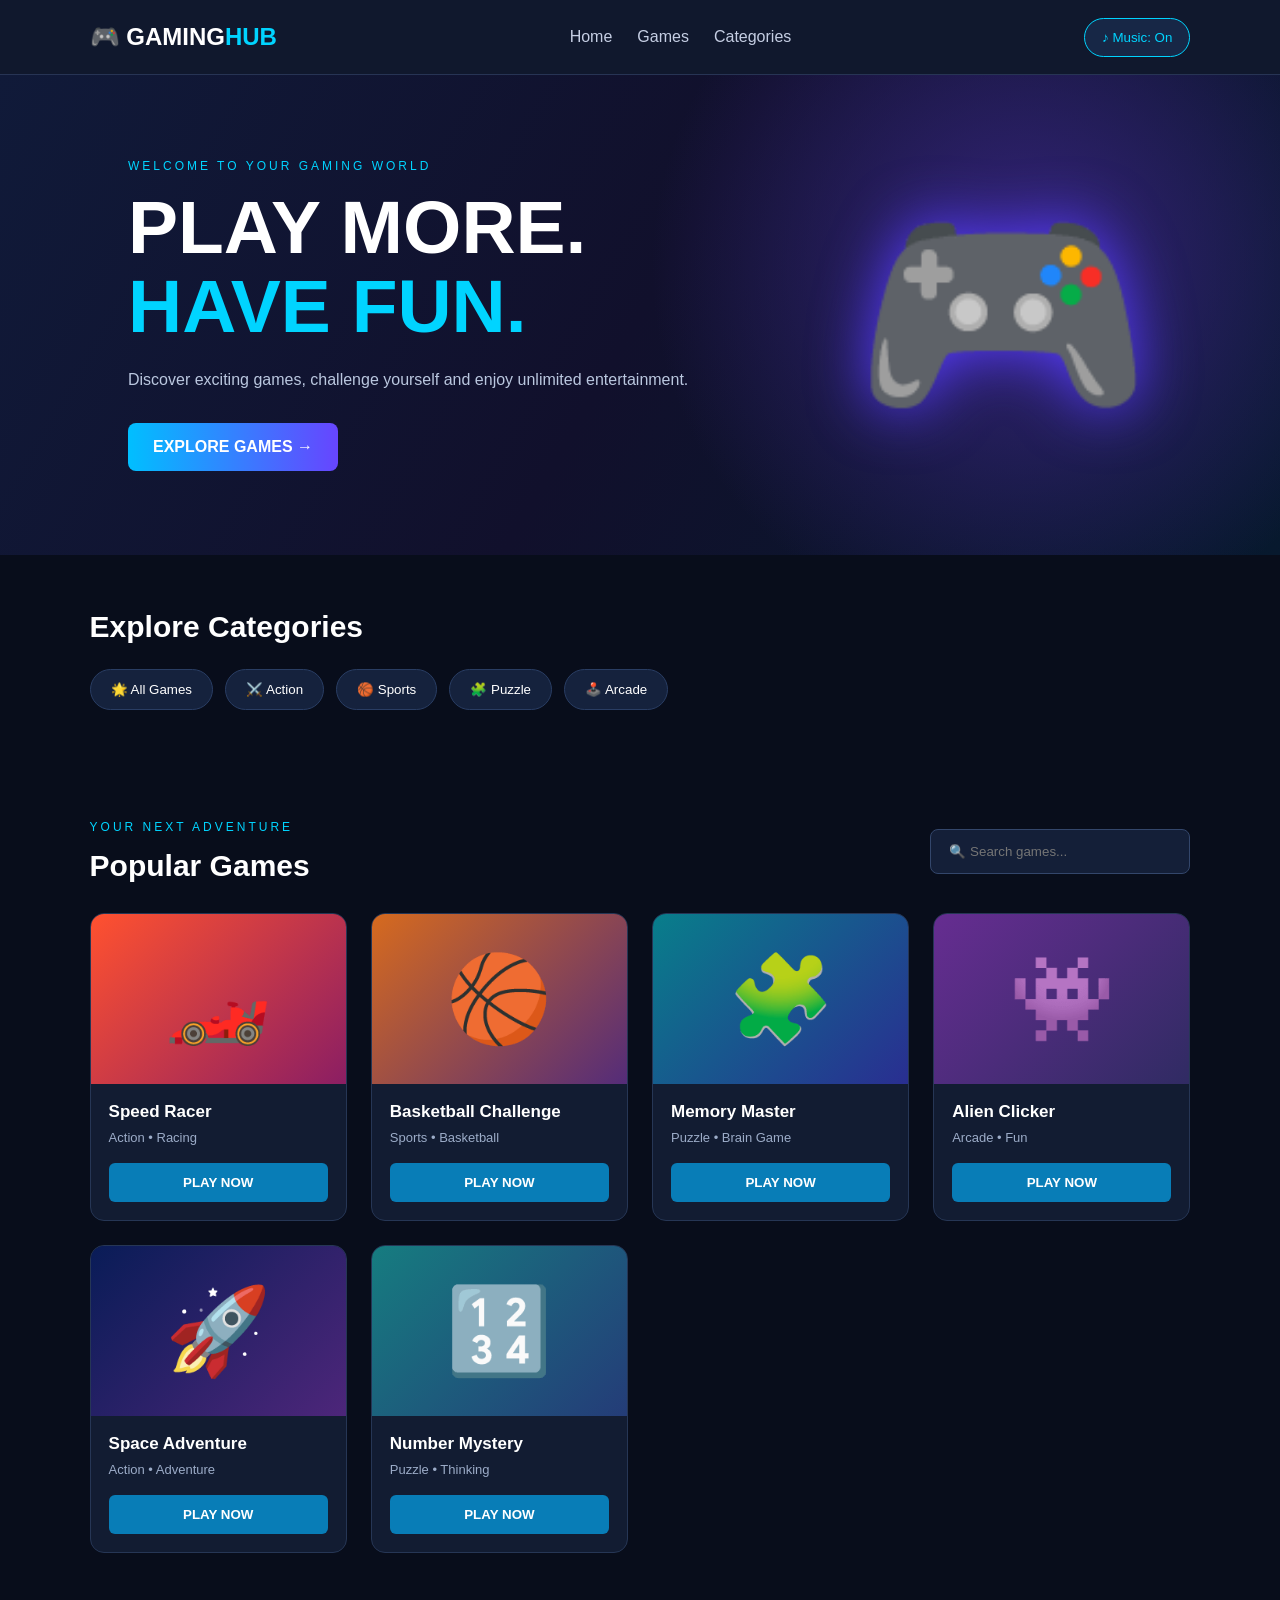
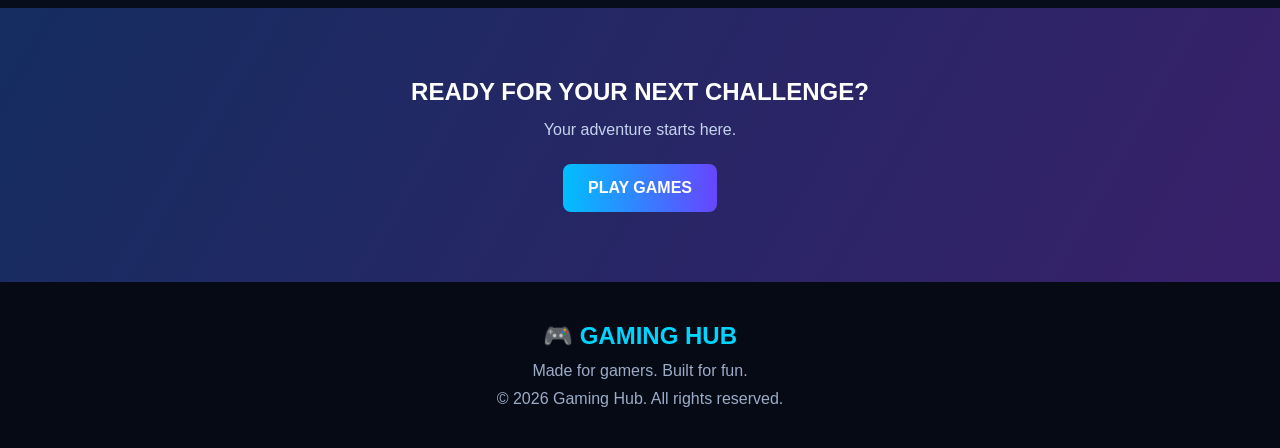
==== index.html @ cc177ae5 "Add files via upload" ====
<!DOCTYPE html>
<html lang="en">
<head>
    <meta charset="UTF-8">
    <meta name="viewport" content="width=device-width, initial-scale=1.0">
    <title>Gaming Hub | Play Free Games</title>
    <link rel="stylesheet" href="style.css">
</head>
<body>

<header class="navbar">
    <div class="logo">🎮 GAMING<span>HUB</span></div>

    <nav>
        <a href="#home">Home</a>
        <a href="#games">Games</a>
        <a href="#categories">Categories</a>
    </nav>

    <button id="musicButton" class="music-btn">
        ♪ Music: On
    </button>
</header>

<section class="hero" id="home">
    <div class="hero-content">
        <p class="welcome">WELCOME TO YOUR GAMING WORLD</p>
        <h1>PLAY MORE.<br><span>HAVE FUN.</span></h1>
        <p>
            Discover exciting games, challenge yourself
            and enjoy unlimited entertainment.
        </p>
        <a href="#games" class="play-button">EXPLORE GAMES →</a>
    </div>
    <div class="hero-art">🎮</div>
</section>

<section class="categories" id="categories">
    <h2>Explore Categories</h2>
    <div class="category-list">
        <button data-category="All">🌟 All Games</button>
        <button data-category="Action">⚔️ Action</button>
        <button data-category="Sports">🏀 Sports</button>
        <button data-category="Puzzle">🧩 Puzzle</button>
        <button data-category="Arcade">🕹️ Arcade</button>
    </div>
</section>

<main class="games-section" id="games">
    <div class="section-heading">
        <div>
            <p class="small-heading">YOUR NEXT ADVENTURE</p>
            <h2>Popular Games</h2>
        </div>

        <input
            type="text"
            id="searchInput"
            placeholder="🔍 Search games..."
        >
    </div>

    <div class="game-grid" id="gameGrid">

        <article class="game-card" data-category="Action">
            <div class="game-image action-image">🏎️</div>
            <div class="game-info">
                <h3>Speed Racer</h3>
                <p>Action • Racing</p>
                <button class="game-button" data-game="racing">PLAY NOW</button>
            </div>
        </article>

        <article class="game-card" data-category="Sports">
            <div class="game-image basketball-image">🏀</div>
            <div class="game-info">
                <h3>Basketball Challenge</h3>
                <p>Sports • Basketball</p>
                <button class="game-button" data-game="basketball">PLAY NOW</button>
            </div>
        </article>

        <article class="game-card" data-category="Puzzle">
            <div class="game-image puzzle-image">🧩</div>
            <div class="game-info">
                <h3>Memory Master</h3>
                <p>Puzzle • Brain Game</p>
                <button class="game-button" data-game="memory">PLAY NOW</button>
            </div>
        </article>

        <article class="game-card" data-category="Arcade">
            <div class="game-image arcade-image">👾</div>
            <div class="game-info">
                <h3>Alien Clicker</h3>
                <p>Arcade • Fun</p>
                <button class="game-button" data-game="clicker">PLAY NOW</button>
            </div>
        </article>

        <article class="game-card" data-category="Action">
            <div class="game-image space-image">🚀</div>
            <div class="game-info">
                <h3>Space Adventure</h3>
                <p>Action • Adventure</p>
                <button class="game-button" data-game="space">PLAY NOW</button>
            </div>
        </article>

        <article class="game-card" data-category="Puzzle">
            <div class="game-image number-image">🔢</div>
            <div class="game-info">
                <h3>Number Mystery</h3>
                <p>Puzzle • Thinking</p>
                <button class="game-button" data-game="number">PLAY NOW</button>
            </div>
        </article>

    </div>

    <p id="noGames" hidden>No games found. Try another search!</p>
</main>

<section class="bottom-banner">
    <h2>READY FOR YOUR NEXT CHALLENGE?</h2>
    <p>Your adventure starts here.</p>
    <a href="#games" class="play-button">PLAY GAMES</a>
</section>

<footer>
    <h2>🎮 GAMING HUB</h2>
    <p>Made for gamers. Built for fun.</p>
    <p>© 2026 Gaming Hub. All rights reserved.</p>
</footer>

<!-- Game window -->
<div class="modal" id="gameModal">
    <div class="game-window">
        <button class="close-button" id="closeGame">✕</button>
        <h2 id="gameTitle">Game</h2>
        <div id="gameArea"></div>
    </div>
</div>

<script src="script.js"></script>
</body>
</html>
---- style.css ----
* {
    margin: 0;
    padding: 0;
    box-sizing: border-box;
}

html {
    scroll-behavior: smooth;
}

body {
    font-family: Arial, sans-serif;
    background: #080d1b;
    color: white;
}

.navbar {
    min-height: 75px;
    padding: 15px 7%;
    display: flex;
    justify-content: space-between;
    align-items: center;
    background: #10182d;
    border-bottom: 1px solid #273454;
    gap: 20px;
    flex-wrap: wrap;
}

.logo {
    font-size: 24px;
    font-weight: bold;
    color: white;
}

.logo span {
    color: #00d4ff;
}

nav {
    display: flex;
    gap: 25px;
}

nav a {
    text-decoration: none;
    color: #c5cee3;
    transition: 0.3s;
}

nav a:hover {
    color: #00d4ff;
}

.music-btn {
    background: #172746;
    color: #00d4ff;
    border: 1px solid #00d4ff;
    padding: 11px 17px;
    border-radius: 20px;
    cursor: pointer;
}

.hero {
    min-height: 480px;
    padding: 70px 10%;
    display: flex;
    align-items: center;
    justify-content: space-between;
    gap: 30px;
    overflow: hidden;
    background:
        radial-gradient(circle at 80% 40%, #35247b 0%, transparent 35%),
        linear-gradient(120deg, #101a39, #11102c, #07192e);
}

.hero-content {
    max-width: 600px;
}

.welcome, .small-heading {
    color: #00d4ff;
    letter-spacing: 3px;
    font-size: 12px;
    margin-bottom: 15px;
}

.hero h1 {
    font-size: clamp(45px, 7vw, 75px);
    line-height: 1.05;
    margin-bottom: 20px;
}

.hero h1 span {
    color: #00d4ff;
}

.hero-content > p:not(.welcome) {
    color: #bac7df;
    line-height: 1.7;
    margin-bottom: 30px;
}

.hero-art {
    font-size: clamp(130px, 22vw, 240px);
    filter: drop-shadow(0 0 30px #573cff);
    animation: float 3s ease-in-out infinite;
}

@keyframes float {
    50% { transform: translateY(-20px) rotate(5deg); }
}

.play-button {
    display: inline-block;
    text-decoration: none;
    background: linear-gradient(90deg, #00bfff, #6745ff);
    color: white;
    padding: 15px 25px;
    border-radius: 8px;
    font-weight: bold;
    transition: 0.3s;
}

.play-button:hover {
    transform: translateY(-4px);
    box-shadow: 0 0 20px #00bfff77;
}

.categories, .games-section {
    padding: 55px 7%;
}

.categories h2, .section-heading h2 {
    font-size: 30px;
    margin-bottom: 25px;
}

.category-list {
    display: flex;
    flex-wrap: wrap;
    gap: 12px;
}

.category-list button {
    background: #15223d;
    border: 1px solid #293d63;
    color: white;
    padding: 12px 20px;
    border-radius: 25px;
    cursor: pointer;
}

.category-list button:hover,
.category-list button.active {
    background: #175b8a;
    border-color: #00d4ff;
}

.section-heading {
    display: flex;
    justify-content: space-between;
    align-items: center;
    gap: 20px;
    flex-wrap: wrap;
    margin-bottom: 30px;
}

.section-heading h2 {
    margin-bottom: 0;
}

#searchInput {
    background: #141f38;
    color: white;
    border: 1px solid #33466b;
    border-radius: 8px;
    padding: 14px 18px;
    width: 260px;
    outline: none;
}

#searchInput:focus {
    border-color: #00d4ff;
}

.game-grid {
    display: grid;
    grid-template-columns: repeat(auto-fit, minmax(210px, 1fr));
    gap: 24px;
}

.game-card {
    background: #121c32;
    border: 1px solid #263655;
    border-radius: 14px;
    overflow: hidden;
    transition: 0.3s;
}

.game-card:hover {
    transform: translateY(-8px);
    border-color: #00d4ff;
    box-shadow: 0 10px 30px #00000055;
}

.game-image {
    height: 170px;
    display: flex;
    align-items: center;
    justify-content: center;
    font-size: 85px;
    background: linear-gradient(135deg, #163c70, #40236e);
}

.action-image {
    background: linear-gradient(135deg, #ff512f, #8b1e63);
}

.basketball-image {
    background: linear-gradient(135deg, #d66a1e, #542c79);
}

.puzzle-image {
    background: linear-gradient(135deg, #087e8b, #292e91);
}

.arcade-image {
    background: linear-gradient(135deg, #662d91, #302b63);
}

.space-image {
    background: linear-gradient(135deg, #091c57, #4d267a);
}

.number-image {
    background: linear-gradient(135deg, #167c80, #243c78);
}

.game-info {
    padding: 18px;
}

.game-info h3 {
    font-size: 17px;
    margin-bottom: 8px;
}

.game-info p {
    color: #9cacc8;
    font-size: 13px;
    margin-bottom: 18px;
}

.game-button {
    width: 100%;
    padding: 12px;
    border: none;
    border-radius: 6px;
    background: #087db7;
    color: white;
    font-weight: bold;
    cursor: pointer;
}

.game-button:hover {
    background: #00bfff;
    color: #07111f;
}

.bottom-banner {
    text-align: center;
    padding: 70px 20px;
    background: linear-gradient(120deg, #152d60, #38206a);
}

.bottom-banner h2 {
    margin-bottom: 15px;
}

.bottom-banner p {
    color: #c5d4ee;
    margin-bottom: 25px;
}

footer {
    text-align: center;
    padding: 40px 20px;
    background: #060a14;
    color: #9cacc8;
}

footer h2 {
    color: #00d4ff;
    margin-bottom: 12px;
}

footer p {
    margin-top: 10px;
}

.modal {
    display: none;
    position: fixed;
    inset: 0;
    background: #000000df;
    z-index: 10;
    align-items: center;
    justify-content: center;
    padding: 15px;
}

.modal.show {
    display: flex;
}

.game-window {
    background: #111c35;
    border: 1px solid #00bfff;
    border-radius: 15px;
    width: 100%;
    max-width: 550px;
    padding: 30px;
    position: relative;
    text-align: center;
    max-height: 90vh;
    overflow-y: auto;
}

.game-window h2 {
    margin-bottom: 25px;
    color: #00d4ff;
}

.close-button {
    position: absolute;
    right: 15px;
    top: 12px;
    background: #283653;
    color: white;
    border: none;
    border-radius: 5px;
    padding: 8px 12px;
    cursor: pointer;
}

#gameArea {
    color: white;
    line-height: 1.7;
}

#gameArea button {
    background: #087db7;
    border: none;
    border-radius: 6px;
    color: white;
    padding: 12px 18px;
    margin: 8px;
    cursor: pointer;
}

#gameArea input {
    background: #080d1b;
    color: white;
    border: 1px solid #00d4ff;
    border-radius: 6px;
    padding: 12px;
    width: 120px;
}

.memory-grid {
    display: grid;
    grid-template-columns: repeat(4, 1fr);
    gap: 8px;
    margin-top: 15px;
}

.memory-card {
    height: 65px;
    font-size: 25px;
    background: #263e68 !important;
}

#gameCanvas {
    width: 100%;
    max-width: 400px;
    background: #071126;
    border: 1px solid #385b91;
    border-radius: 8px;
    touch-action: manipulation;
}

@media (max-width: 650px) {
    .navbar {
        justify-content: center;
    }

    nav {
        width: 100%;
        justify-content: center;
    }

    .hero {
        text-align: center;
        flex-direction: column;
    }

    .hero-art {
        font-size: 130px;
    }

    .section-heading {
        align-items: stretch;
    }

    #searchInput {
        width: 100%;
    }
}
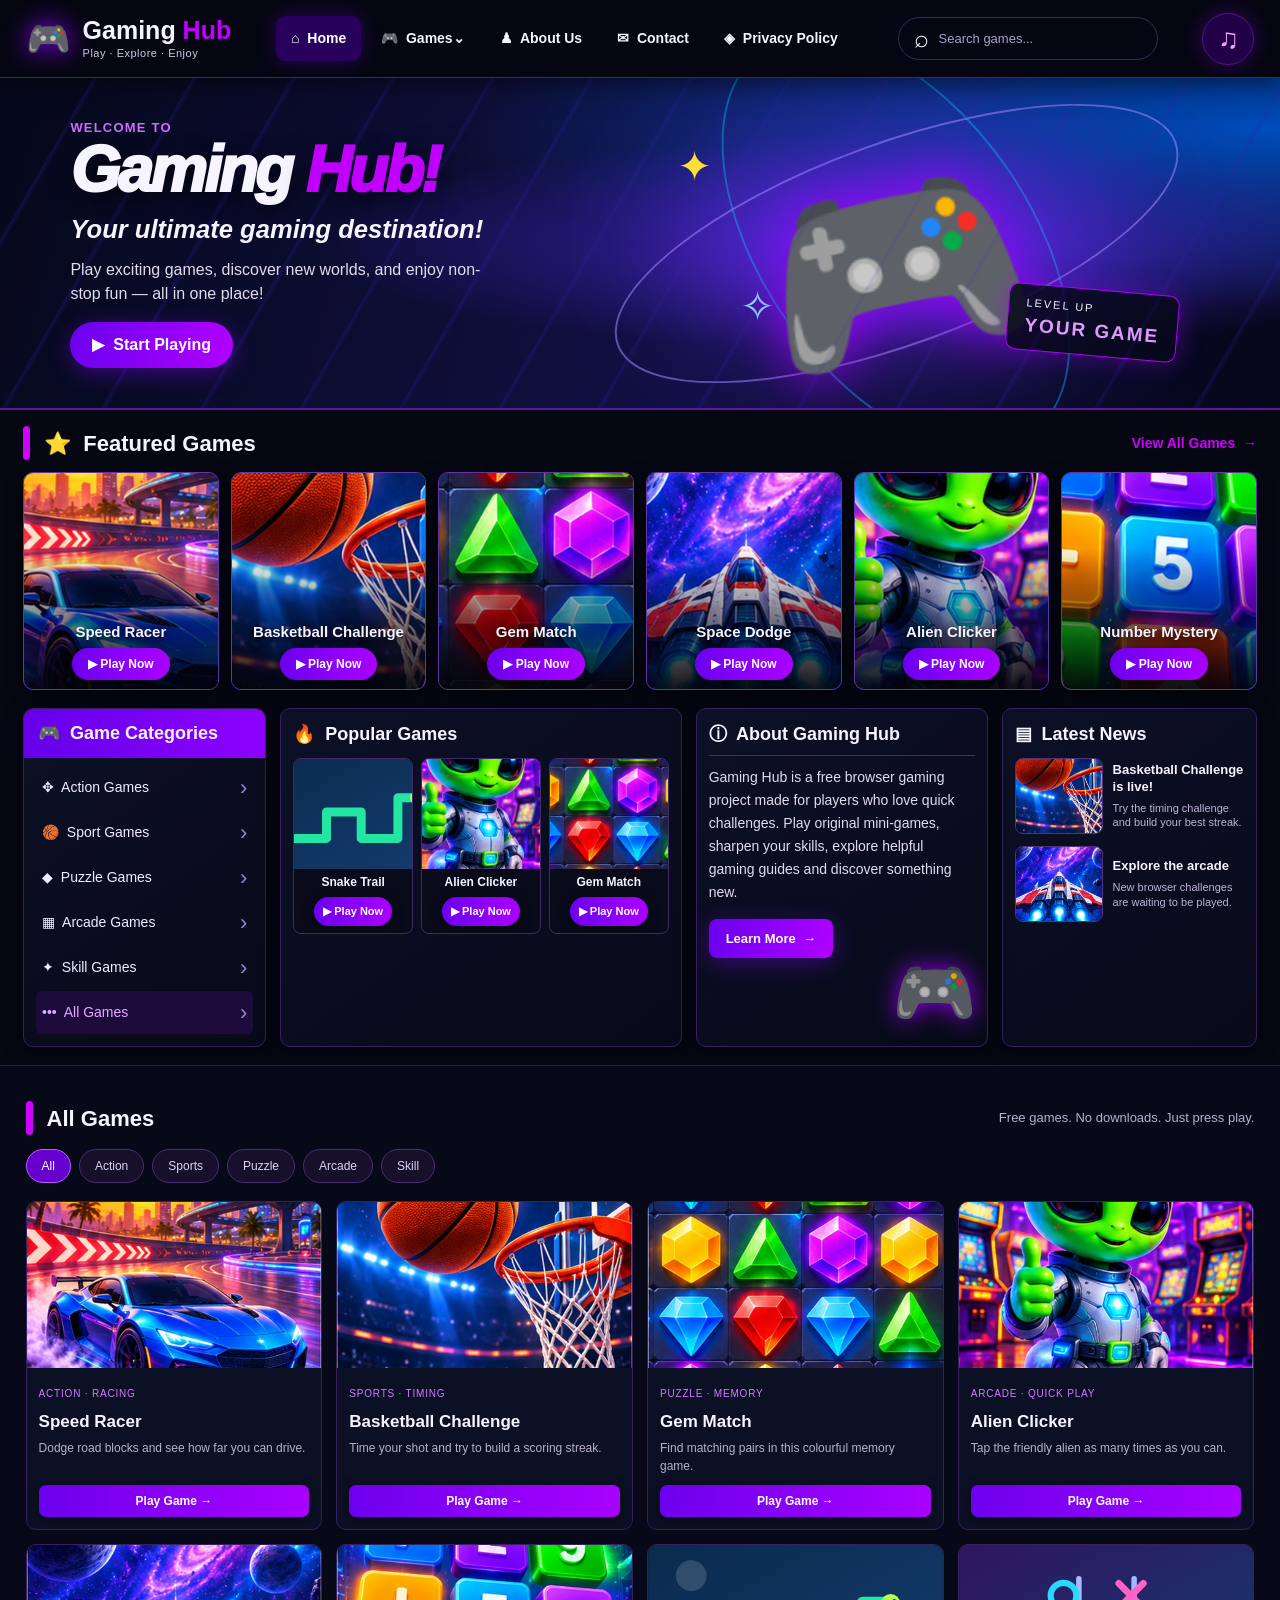
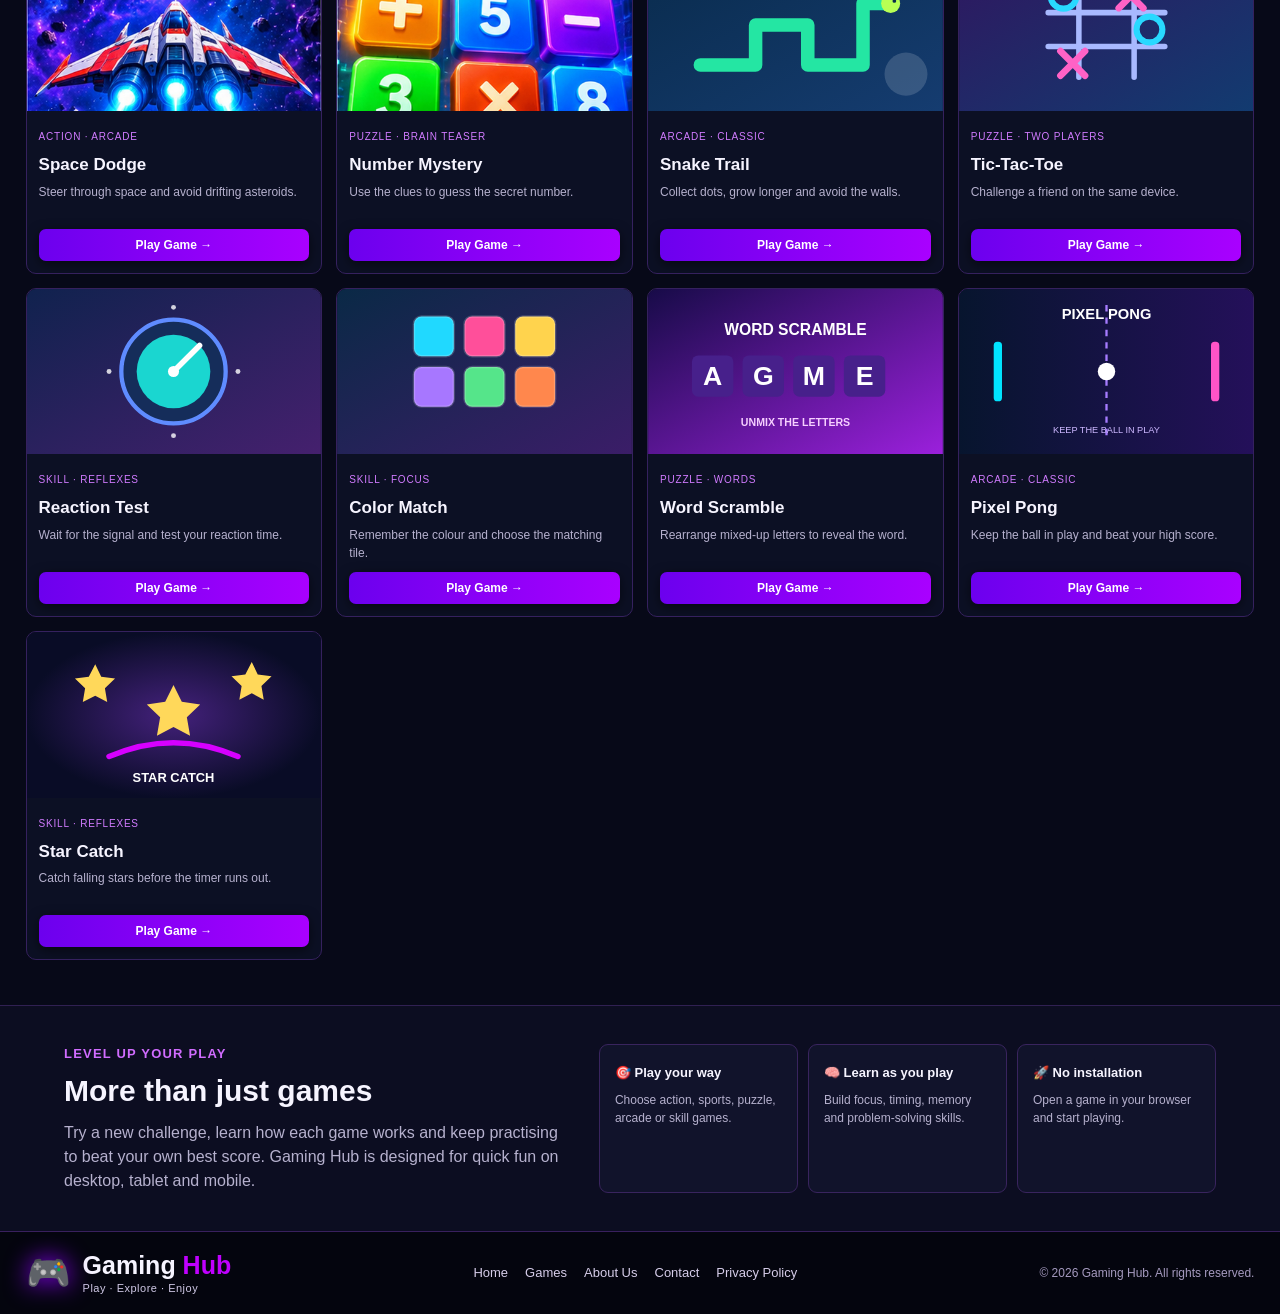
==== commit 0ed70d11: "Add files via upload" ====
--- a/index.html
+++ b/index.html
@@ -1,149 +1,63 @@
-
-<!DOCTYPE html>
-<html lang="en">
-<head>
-    <meta charset="UTF-8">
-    <meta name="viewport" content="width=device-width, initial-scale=1.0">
-    <title>Gaming Hub | Play Free Games</title>
-    <link rel="stylesheet" href="style.css">
-</head>
-<body>
-
-<header class="navbar">
-    <div class="logo">🎮 GAMING<span>HUB</span></div>
-
-    <nav>
-        <a href="#home">Home</a>
-        <a href="#games">Games</a>
-        <a href="#categories">Categories</a>
-    </nav>
-
-    <button id="musicButton" class="music-btn">
-        ♪ Music: On
-    </button>
-</header>
-
-<section class="hero" id="home">
-    <div class="hero-content">
-        <p class="welcome">WELCOME TO YOUR GAMING WORLD</p>
-        <h1>PLAY MORE.<br><span>HAVE FUN.</span></h1>
-        <p>
-            Discover exciting games, challenge yourself
-            and enjoy unlimited entertainment.
-        </p>
-        <a href="#games" class="play-button">EXPLORE GAMES →</a>
-    </div>
-    <div class="hero-art">🎮</div>
-</section>
-
-<section class="categories" id="categories">
-    <h2>Explore Categories</h2>
-    <div class="category-list">
-        <button data-category="All">🌟 All Games</button>
-        <button data-category="Action">⚔️ Action</button>
-        <button data-category="Sports">🏀 Sports</button>
-        <button data-category="Puzzle">🧩 Puzzle</button>
-        <button data-category="Arcade">🕹️ Arcade</button>
-    </div>
-</section>
-
-<main class="games-section" id="games">
-    <div class="section-heading">
-        <div>
-            <p class="small-heading">YOUR NEXT ADVENTURE</p>
-            <h2>Popular Games</h2>
-        </div>
-
-        <input
-            type="text"
-            id="searchInput"
-            placeholder="🔍 Search games..."
-        >
-    </div>
-
-    <div class="game-grid" id="gameGrid">
-
-        <article class="game-card" data-category="Action">
-            <div class="game-image action-image">🏎️</div>
-            <div class="game-info">
-                <h3>Speed Racer</h3>
-                <p>Action • Racing</p>
-                <button class="game-button" data-game="racing">PLAY NOW</button>
-            </div>
-        </article>
-
-        <article class="game-card" data-category="Sports">
-            <div class="game-image basketball-image">🏀</div>
-            <div class="game-info">
-                <h3>Basketball Challenge</h3>
-                <p>Sports • Basketball</p>
-                <button class="game-button" data-game="basketball">PLAY NOW</button>
-            </div>
-        </article>
-
-        <article class="game-card" data-category="Puzzle">
-            <div class="game-image puzzle-image">🧩</div>
-            <div class="game-info">
-                <h3>Memory Master</h3>
-                <p>Puzzle • Brain Game</p>
-                <button class="game-button" data-game="memory">PLAY NOW</button>
-            </div>
-        </article>
-
-        <article class="game-card" data-category="Arcade">
-            <div class="game-image arcade-image">👾</div>
-            <div class="game-info">
-                <h3>Alien Clicker</h3>
-                <p>Arcade • Fun</p>
-                <button class="game-button" data-game="clicker">PLAY NOW</button>
-            </div>
-        </article>
-
-        <article class="game-card" data-category="Action">
-            <div class="game-image space-image">🚀</div>
-            <div class="game-info">
-                <h3>Space Adventure</h3>
-                <p>Action • Adventure</p>
-                <button class="game-button" data-game="space">PLAY NOW</button>
-            </div>
-        </article>
-
-        <article class="game-card" data-category="Puzzle">
-            <div class="game-image number-image">🔢</div>
-            <div class="game-info">
-                <h3>Number Mystery</h3>
-                <p>Puzzle • Thinking</p>
-                <button class="game-button" data-game="number">PLAY NOW</button>
-            </div>
-        </article>
-
-    </div>
-
-    <p id="noGames" hidden>No games found. Try another search!</p>
-</main>
-
-<section class="bottom-banner">
-    <h2>READY FOR YOUR NEXT CHALLENGE?</h2>
-    <p>Your adventure starts here.</p>
-    <a href="#games" class="play-button">PLAY GAMES</a>
-</section>
-
-<footer>
-    <h2>🎮 GAMING HUB</h2>
-    <p>Made for gamers. Built for fun.</p>
-    <p>© 2026 Gaming Hub. All rights reserved.</p>
-</footer>
-
-<!-- Game window -->
-<div class="modal" id="gameModal">
-    <div class="game-window">
-        <button class="close-button" id="closeGame">✕</button>
-        <h2 id="gameTitle">Game</h2>
-        <div id="gameArea"></div>
-    </div>
-</div>
-
-<script src="script.js"></script>
-</body>
-</html>
-
+<!DOCTYPE html>
+<html lang="en">
+<head>
+  <meta charset="UTF-8"><meta name="viewport" content="width=device-width, initial-scale=1.0">
+  <meta name="description" content="Gaming Hub — play free original browser games, explore gaming guides and discover new challenges.">
+  <title>Gaming Hub | Play · Explore · Enjoy</title><link rel="stylesheet" href="style.css">
+</head>
+<body>
+<header class="site-header">
+  <a class="brand" href="index.html"><span class="brand-mark">🎮</span><span>Gaming <b>Hub</b><small>Play · Explore · Enjoy</small></span></a>
+  <nav class="main-nav" aria-label="Main navigation"><a class="active" href="index.html">⌂ &nbsp;Home</a><a href="#games">🎮 &nbsp;Games⌄</a><a href="about.html">♟ &nbsp;About Us</a><a href="contact.html">✉ &nbsp;Contact</a><a href="privacy.html">◈ &nbsp;Privacy Policy</a></nav>
+  <label class="header-search"><span>⌕</span><input id="searchInput" type="search" placeholder="Search games..." aria-label="Search games"></label>
+  <button id="musicButton" class="music-button" type="button" aria-label="Toggle background music" aria-pressed="false">♫</button>
+</header>
+<main>
+  <section class="hero" id="home"><div class="hero-copy"><p class="eyebrow">WELCOME TO</p><h1>Gaming <span>Hub!</span></h1><h2>Your ultimate gaming destination!</h2><p>Play exciting games, discover new worlds, and enjoy non-stop fun — all in one place!</p><a class="primary-button" href="#games">▶ &nbsp;Start Playing</a></div><div class="hero-art" aria-label="Original neon gaming artwork"><div class="hero-glow"></div><div class="hero-orbit orbit-a"></div><div class="hero-orbit orbit-b"></div><div class="hero-controller">🎮</div><div class="hero-spark spark-a">✦</div><div class="hero-spark spark-b">✧</div><div class="hero-tag">LEVEL UP<br><b>YOUR GAME</b></div></div></section>
+
+  <section class="featured-section" id="games"><div class="section-heading"><h2><span class="bar"></span>⭐ &nbsp;Featured Games</h2><a href="#all-games">View All Games&nbsp; →</a></div>
+    <div class="featured-grid">
+      <article class="feature-card" data-category="Action" data-name="Speed Racer"><img src="assets/speed-racer.jpg" alt="Original neon racing game artwork"><div class="feature-overlay"><h3>Speed Racer</h3><button class="play-game" data-game="racing">▶ Play Now</button></div></article>
+      <article class="feature-card" data-category="Sports" data-name="Basketball Challenge"><img src="assets/basketball-challenge.jpg" alt="Original basketball game artwork"><div class="feature-overlay"><h3>Basketball Challenge</h3><button class="play-game" data-game="basketball">▶ Play Now</button></div></article>
+      <article class="feature-card" data-category="Puzzle" data-name="Gem Match"><img src="assets/gem-match.jpg" alt="Colourful gem puzzle game artwork"><div class="feature-overlay"><h3>Gem Match</h3><button class="play-game" data-game="memory">▶ Play Now</button></div></article>
+      <article class="feature-card" data-category="Action" data-name="Space Dodge"><img src="assets/space-dodge.jpg" alt="Original space arcade game artwork"><div class="feature-overlay"><h3>Space Dodge</h3><button class="play-game" data-game="space">▶ Play Now</button></div></article>
+      <article class="feature-card" data-category="Arcade" data-name="Alien Clicker"><img src="assets/alien-arcade.jpg" alt="Friendly alien arcade game artwork"><div class="feature-overlay"><h3>Alien Clicker</h3><button class="play-game" data-game="clicker">▶ Play Now</button></div></article>
+      <article class="feature-card" data-category="Puzzle" data-name="Number Mystery"><img src="assets/number-mystery.jpg" alt="Number puzzle game artwork"><div class="feature-overlay"><h3>Number Mystery</h3><button class="play-game" data-game="number">▶ Play Now</button></div></article>
+    </div>
+  </section>
+
+  <section class="dashboard">
+    <aside class="panel category-panel"><h2>🎮 &nbsp;Game Categories</h2><div class="category-list"><button class="filter" data-category="Action">✥ &nbsp;Action Games <span>›</span></button><button class="filter" data-category="Sports">🏀 &nbsp;Sport Games <span>›</span></button><button class="filter" data-category="Puzzle">◆ &nbsp;Puzzle Games <span>›</span></button><button class="filter" data-category="Arcade">▦ &nbsp;Arcade Games <span>›</span></button><button class="filter" data-category="Skill">✦ &nbsp;Skill Games <span>›</span></button><button class="filter active" data-category="All">••• &nbsp;All Games <span>›</span></button></div></aside>
+    <section class="panel popular-panel"><h2>🔥 &nbsp;Popular Games</h2><div class="popular-grid">
+      <article class="popular-card"><img src="assets/snake.svg" alt="Snake Trail artwork"><h3>Snake Trail</h3><button class="play-game" data-game="snake">▶ Play Now</button></article>
+      <article class="popular-card"><img src="assets/alien-arcade.jpg" alt="Alien Clicker artwork"><h3>Alien Clicker</h3><button class="play-game" data-game="clicker">▶ Play Now</button></article>
+      <article class="popular-card"><img src="assets/gem-match.jpg" alt="Gem Match artwork"><h3>Gem Match</h3><button class="play-game" data-game="memory">▶ Play Now</button></article>
+    </div></section>
+    <section class="panel about-panel"><h2>ⓘ &nbsp;About Gaming Hub</h2><p>Gaming Hub is a free browser gaming project made for players who love quick challenges. Play original mini-games, sharpen your skills, explore helpful gaming guides and discover something new.</p><a class="primary-button" href="about.html">Learn More&nbsp; →</a><span class="about-pad">🎮</span></section>
+    <section class="panel news-panel"><h2>▤ &nbsp;Latest News</h2><article class="news-item"><img src="assets/basketball-challenge.jpg" alt="Basketball game"><div><b>Basketball Challenge is live!</b><small>Try the timing challenge and build your best streak.</small></div></article><article class="news-item"><img src="assets/space-dodge.jpg" alt="Space game"><div><b>Explore the arcade</b><small>New browser challenges are waiting to be played.</small></div></article></section>
+  </section>
+
+  <section class="library-section" id="all-games"><div class="section-heading"><h2><span class="bar"></span>All Games</h2><p>Free games. No downloads. Just press play.</p></div>
+    <div class="filters" id="categoryFilters"><button class="filter active" data-category="All">All</button><button class="filter" data-category="Action">Action</button><button class="filter" data-category="Sports">Sports</button><button class="filter" data-category="Puzzle">Puzzle</button><button class="filter" data-category="Arcade">Arcade</button><button class="filter" data-category="Skill">Skill</button></div>
+    <div class="game-grid" id="gameGrid">
+      <article class="game-card" data-category="Action" data-name="Speed Racer"><img src="assets/speed-racer.jpg" alt="Speed Racer artwork"><div class="game-card-body"><span>Action · Racing</span><h3>Speed Racer</h3><p>Dodge road blocks and see how far you can drive.</p><button class="play-game" data-game="racing">Play Game →</button></div></article>
+      <article class="game-card" data-category="Sports" data-name="Basketball Challenge"><img src="assets/basketball-challenge.jpg" alt="Basketball Challenge artwork"><div class="game-card-body"><span>Sports · Timing</span><h3>Basketball Challenge</h3><p>Time your shot and try to build a scoring streak.</p><button class="play-game" data-game="basketball">Play Game →</button></div></article>
+      <article class="game-card" data-category="Puzzle" data-name="Gem Match"><img src="assets/gem-match.jpg" alt="Gem Match artwork"><div class="game-card-body"><span>Puzzle · Memory</span><h3>Gem Match</h3><p>Find matching pairs in this colourful memory game.</p><button class="play-game" data-game="memory">Play Game →</button></div></article>
+      <article class="game-card" data-category="Arcade" data-name="Alien Clicker"><img src="assets/alien-arcade.jpg" alt="Alien Clicker artwork"><div class="game-card-body"><span>Arcade · Quick Play</span><h3>Alien Clicker</h3><p>Tap the friendly alien as many times as you can.</p><button class="play-game" data-game="clicker">Play Game →</button></div></article>
+      <article class="game-card" data-category="Action" data-name="Space Dodge"><img src="assets/space-dodge.jpg" alt="Space Dodge artwork"><div class="game-card-body"><span>Action · Arcade</span><h3>Space Dodge</h3><p>Steer through space and avoid drifting asteroids.</p><button class="play-game" data-game="space">Play Game →</button></div></article>
+      <article class="game-card" data-category="Puzzle" data-name="Number Mystery"><img src="assets/number-mystery.jpg" alt="Number Mystery artwork"><div class="game-card-body"><span>Puzzle · Brain Teaser</span><h3>Number Mystery</h3><p>Use the clues to guess the secret number.</p><button class="play-game" data-game="number">Play Game →</button></div></article>
+      <article class="game-card" data-category="Arcade" data-name="Snake Trail"><img src="assets/snake.svg" alt="Snake Trail game artwork"><div class="game-card-body"><span>Arcade · Classic</span><h3>Snake Trail</h3><p>Collect dots, grow longer and avoid the walls.</p><button class="play-game" data-game="snake">Play Game →</button></div></article>
+      <article class="game-card" data-category="Puzzle" data-name="Tic-Tac-Toe"><img src="assets/tic-tac-toe.svg" alt="Tic Tac Toe artwork"><div class="game-card-body"><span>Puzzle · Two Players</span><h3>Tic-Tac-Toe</h3><p>Challenge a friend on the same device.</p><button class="play-game" data-game="tictactoe">Play Game →</button></div></article>
+      <article class="game-card" data-category="Skill" data-name="Reaction Test"><img src="assets/reaction-test.svg" alt="Reaction Test artwork"><div class="game-card-body"><span>Skill · Reflexes</span><h3>Reaction Test</h3><p>Wait for the signal and test your reaction time.</p><button class="play-game" data-game="reaction">Play Game →</button></div></article>
+      <article class="game-card" data-category="Skill" data-name="Color Match"><img src="assets/color-match.svg" alt="Color Match artwork"><div class="game-card-body"><span>Skill · Focus</span><h3>Color Match</h3><p>Remember the colour and choose the matching tile.</p><button class="play-game" data-game="color">Play Game →</button></div></article>
+      <article class="game-card" data-category="Puzzle" data-name="Word Scramble"><img src="assets/word-scramble.svg" alt="Word Scramble artwork"><div class="game-card-body"><span>Puzzle · Words</span><h3>Word Scramble</h3><p>Rearrange mixed-up letters to reveal the word.</p><button class="play-game" data-game="word">Play Game →</button></div></article>
+      <article class="game-card" data-category="Arcade" data-name="Pixel Pong"><img src="assets/pixel-pong.svg" alt="Pixel Pong artwork"><div class="game-card-body"><span>Arcade · Classic</span><h3>Pixel Pong</h3><p>Keep the ball in play and beat your high score.</p><button class="play-game" data-game="pong">Play Game →</button></div></article>
+      <article class="game-card" data-category="Skill" data-name="Star Catch"><img src="assets/star-catch.svg" alt="Star Catch artwork"><div class="game-card-body"><span>Skill · Reflexes</span><h3>Star Catch</h3><p>Catch falling stars before the timer runs out.</p><button class="play-game" data-game="stars">Play Game →</button></div></article>
+    </div><p id="noGames" class="empty-state" hidden>No games match your search. Try another word or category.</p>
+  </section>
+  <section class="tips-section"><div><p class="eyebrow">LEVEL UP YOUR PLAY</p><h2>More than just games</h2><p>Try a new challenge, learn how each game works and keep practising to beat your own best score. Gaming Hub is designed for quick fun on desktop, tablet and mobile.</p></div><div class="tip-cards"><article><b>🎯 Play your way</b><p>Choose action, sports, puzzle, arcade or skill games.</p></article><article><b>🧠 Learn as you play</b><p>Build focus, timing, memory and problem-solving skills.</p></article><article><b>🚀 No installation</b><p>Open a game in your browser and start playing.</p></article></div></section>
+</main>
+<footer class="site-footer"><a class="brand" href="index.html"><span class="brand-mark">🎮</span><span>Gaming <b>Hub</b><small>Play · Explore · Enjoy</small></span></a><nav><a href="index.html">Home</a><a href="#games">Games</a><a href="about.html">About Us</a><a href="contact.html">Contact</a><a href="privacy.html">Privacy Policy</a></nav><p>© 2026 Gaming Hub. All rights reserved.</p></footer>
+<div class="modal" id="gameModal" role="dialog" aria-modal="true" aria-labelledby="gameTitle"><div class="game-window"><button class="close-button" id="closeGame" aria-label="Close game">×</button><p class="eyebrow">GAMING HUB ARCADE</p><h2 id="gameTitle">Game</h2><div id="gameArea"></div></div></div>
+<script src="script.js"></script>
+</body></html>
--- a/style.css
+++ b/style.css
@@ -1,422 +1,5 @@
-
-* {
-    margin: 0;
-    padding: 0;
-    box-sizing: border-box;
-}
-
-html {
-    scroll-behavior: smooth;
-}
-
-body {
-    font-family: Arial, sans-serif;
-    background: #080d1b;
-    color: white;
-}
-
-.navbar {
-    min-height: 75px;
-    padding: 15px 7%;
-    display: flex;
-    justify-content: space-between;
-    align-items: center;
-    background: #10182d;
-    border-bottom: 1px solid #273454;
-    gap: 20px;
-    flex-wrap: wrap;
-}
-
-.logo {
-    font-size: 24px;
-    font-weight: bold;
-    color: white;
-}
-
-.logo span {
-    color: #00d4ff;
-}
-
-nav {
-    display: flex;
-    gap: 25px;
-}
-
-nav a {
-    text-decoration: none;
-    color: #c5cee3;
-    transition: 0.3s;
-}
-
-nav a:hover {
-    color: #00d4ff;
-}
-
-.music-btn {
-    background: #172746;
-    color: #00d4ff;
-    border: 1px solid #00d4ff;
-    padding: 11px 17px;
-    border-radius: 20px;
-    cursor: pointer;
-}
-
-.hero {
-    min-height: 480px;
-    padding: 70px 10%;
-    display: flex;
-    align-items: center;
-    justify-content: space-between;
-    gap: 30px;
-    overflow: hidden;
-    background:
-        radial-gradient(circle at 80% 40%, #35247b 0%, transparent 35%),
-        linear-gradient(120deg, #101a39, #11102c, #07192e);
-}
-
-.hero-content {
-    max-width: 600px;
-}
-
-.welcome, .small-heading {
-    color: #00d4ff;
-    letter-spacing: 3px;
-    font-size: 12px;
-    margin-bottom: 15px;
-}
-
-.hero h1 {
-    font-size: clamp(45px, 7vw, 75px);
-    line-height: 1.05;
-    margin-bottom: 20px;
-}
-
-.hero h1 span {
-    color: #00d4ff;
-}
-
-.hero-content > p:not(.welcome) {
-    color: #bac7df;
-    line-height: 1.7;
-    margin-bottom: 30px;
-}
-
-.hero-art {
-    font-size: clamp(130px, 22vw, 240px);
-    filter: drop-shadow(0 0 30px #573cff);
-    animation: float 3s ease-in-out infinite;
-}
-
-@keyframes float {
-    50% { transform: translateY(-20px) rotate(5deg); }
-}
-
-.play-button {
-    display: inline-block;
-    text-decoration: none;
-    background: linear-gradient(90deg, #00bfff, #6745ff);
-    color: white;
-    padding: 15px 25px;
-    border-radius: 8px;
-    font-weight: bold;
-    transition: 0.3s;
-}
-
-.play-button:hover {
-    transform: translateY(-4px);
-    box-shadow: 0 0 20px #00bfff77;
-}
-
-.categories, .games-section {
-    padding: 55px 7%;
-}
-
-.categories h2, .section-heading h2 {
-    font-size: 30px;
-    margin-bottom: 25px;
-}
-
-.category-list {
-    display: flex;
-    flex-wrap: wrap;
-    gap: 12px;
-}
-
-.category-list button {
-    background: #15223d;
-    border: 1px solid #293d63;
-    color: white;
-    padding: 12px 20px;
-    border-radius: 25px;
-    cursor: pointer;
-}
-
-.category-list button:hover,
-.category-list button.active {
-    background: #175b8a;
-    border-color: #00d4ff;
-}
-
-.section-heading {
-    display: flex;
-    justify-content: space-between;
-    align-items: center;
-    gap: 20px;
-    flex-wrap: wrap;
-    margin-bottom: 30px;
-}
-
-.section-heading h2 {
-    margin-bottom: 0;
-}
-
-#searchInput {
-    background: #141f38;
-    color: white;
-    border: 1px solid #33466b;
-    border-radius: 8px;
-    padding: 14px 18px;
-    width: 260px;
-    outline: none;
-}
-
-#searchInput:focus {
-    border-color: #00d4ff;
-}
-
-.game-grid {
-    display: grid;
-    grid-template-columns: repeat(auto-fit, minmax(210px, 1fr));
-    gap: 24px;
-}
-
-.game-card {
-    background: #121c32;
-    border: 1px solid #263655;
-    border-radius: 14px;
-    overflow: hidden;
-    transition: 0.3s;
-}
-
-.game-card:hover {
-    transform: translateY(-8px);
-    border-color: #00d4ff;
-    box-shadow: 0 10px 30px #00000055;
-}
-
-.game-image {
-    height: 170px;
-    display: flex;
-    align-items: center;
-    justify-content: center;
-    font-size: 85px;
-    background: linear-gradient(135deg, #163c70, #40236e);
-}
-
-.action-image {
-    background: linear-gradient(135deg, #ff512f, #8b1e63);
-}
-
-.basketball-image {
-    background: linear-gradient(135deg, #d66a1e, #542c79);
-}
-
-.puzzle-image {
-    background: linear-gradient(135deg, #087e8b, #292e91);
-}
-
-.arcade-image {
-    background: linear-gradient(135deg, #662d91, #302b63);
-}
-
-.space-image {
-    background: linear-gradient(135deg, #091c57, #4d267a);
-}
-
-.number-image {
-    background: linear-gradient(135deg, #167c80, #243c78);
-}
-
-.game-info {
-    padding: 18px;
-}
-
-.game-info h3 {
-    font-size: 17px;
-    margin-bottom: 8px;
-}
-
-.game-info p {
-    color: #9cacc8;
-    font-size: 13px;
-    margin-bottom: 18px;
-}
-
-.game-button {
-    width: 100%;
-    padding: 12px;
-    border: none;
-    border-radius: 6px;
-    background: #087db7;
-    color: white;
-    font-weight: bold;
-    cursor: pointer;
-}
-
-.game-button:hover {
-    background: #00bfff;
-    color: #07111f;
-}
-
-.bottom-banner {
-    text-align: center;
-    padding: 70px 20px;
-    background: linear-gradient(120deg, #152d60, #38206a);
-}
-
-.bottom-banner h2 {
-    margin-bottom: 15px;
-}
-
-.bottom-banner p {
-    color: #c5d4ee;
-    margin-bottom: 25px;
-}
-
-footer {
-    text-align: center;
-    padding: 40px 20px;
-    background: #060a14;
-    color: #9cacc8;
-}
-
-footer h2 {
-    color: #00d4ff;
-    margin-bottom: 12px;
-}
-
-footer p {
-    margin-top: 10px;
-}
-
-.modal {
-    display: none;
-    position: fixed;
-    inset: 0;
-    background: #000000df;
-    z-index: 10;
-    align-items: center;
-    justify-content: center;
-    padding: 15px;
-}
-
-.modal.show {
-    display: flex;
-}
-
-.game-window {
-    background: #111c35;
-    border: 1px solid #00bfff;
-    border-radius: 15px;
-    width: 100%;
-    max-width: 550px;
-    padding: 30px;
-    position: relative;
-    text-align: center;
-    max-height: 90vh;
-    overflow-y: auto;
-}
-
-.game-window h2 {
-    margin-bottom: 25px;
-    color: #00d4ff;
-}
-
-.close-button {
-    position: absolute;
-    right: 15px;
-    top: 12px;
-    background: #283653;
-    color: white;
-    border: none;
-    border-radius: 5px;
-    padding: 8px 12px;
-    cursor: pointer;
-}
-
-#gameArea {
-    color: white;
-    line-height: 1.7;
-}
-
-#gameArea button {
-    background: #087db7;
-    border: none;
-    border-radius: 6px;
-    color: white;
-    padding: 12px 18px;
-    margin: 8px;
-    cursor: pointer;
-}
-
-#gameArea input {
-    background: #080d1b;
-    color: white;
-    border: 1px solid #00d4ff;
-    border-radius: 6px;
-    padding: 12px;
-    width: 120px;
-}
-
-.memory-grid {
-    display: grid;
-    grid-template-columns: repeat(4, 1fr);
-    gap: 8px;
-    margin-top: 15px;
-}
-
-.memory-card {
-    height: 65px;
-    font-size: 25px;
-    background: #263e68 !important;
-}
-
-#gameCanvas {
-    width: 100%;
-    max-width: 400px;
-    background: #071126;
-    border: 1px solid #385b91;
-    border-radius: 8px;
-    touch-action: manipulation;
-}
-
-@media (max-width: 650px) {
-    .navbar {
-        justify-content: center;
-    }
-
-    nav {
-        width: 100%;
-        justify-content: center;
-    }
-
-    .hero {
-        text-align: center;
-        flex-direction: column;
-    }
-
-    .hero-art {
-        font-size: 130px;
-    }
-
-    .section-heading {
-        align-items: stretch;
-    }
-
-    #searchInput {
-        width: 100%;
-    }
-}
-
-
-   +*{box-sizing:border-box;margin:0;padding:0} :root{--bg:#050713;--panel:#090d20;--line:#30205b;--purple:#7900ff;--violet:#a400ff;--pink:#e000ff;--text:#f6f4ff;--muted:#b6b1ce} html{scroll-behavior:smooth}body{font-family:Inter,Segoe UI,Arial,sans-serif;background:var(--bg);color:var(--text);line-height:1.5}a{color:inherit;text-decoration:none}button,input{font:inherit}.site-header{min-height:78px;padding:10px clamp(16px,2vw,32px);display:flex;align-items:center;justify-content:space-between;gap:18px;background:#050612;border-bottom:1px solid #472078;position:sticky;top:0;z-index:10;box-shadow:0 4px 25px #0008}.brand{display:flex;align-items:center;gap:12px;font-weight:900;font-size:25px;line-height:1.05;white-space:nowrap}.brand-mark{font-size:36px;filter:drop-shadow(0 0 12px #8d00ff)}.brand b,.accent{color:#c000ff}.brand small{display:block;font-size:11px;font-weight:500;letter-spacing:.5px;margin-top:5px;color:#d0c9e6}.main-nav{display:flex;align-items:center;gap:5px}.main-nav a{font-size:14px;font-weight:650;padding:12px 15px;border-radius:9px;white-space:nowrap}.main-nav a:hover,.main-nav a.active{background:#29005c;color:white;box-shadow:0 0 20px #7300d455}.header-search{display:flex;align-items:center;gap:10px;border:1px solid #3b2860;border-radius:30px;padding:0 15px;width:260px;color:white}.header-search span{font-size:25px}.header-search input{width:100%;min-width:0;background:transparent;border:0;outline:0;color:#fff;padding:11px 0;font-size:13px}.header-search input::placeholder{color:#aaa1c8}.music-button{width:52px;height:52px;border-radius:50%;border:1px solid #4a167b;background:#220047;color:#f3a0ff;font-size:28px;cursor:pointer;box-shadow:0 0 20px #a000ff55}.hero{min-height:300px;padding:30px clamp(22px,5.5vw,86px);display:grid;grid-template-columns:.9fr 1.1fr;align-items:center;overflow:hidden;position:relative;border-bottom:2px solid #5d18a2;background:radial-gradient(ellipse at 70% 50%,#3720a8 0%,transparent 46%),radial-gradient(ellipse at 100% 15%,#004cbd 0%,transparent 45%),linear-gradient(105deg,#05091b,#111044 56%,#050719)}.hero:before,.hero:after{content:"";position:absolute;inset:0;pointer-events:none;background:repeating-linear-gradient(120deg,transparent 0 80px,#3121a622 82px,transparent 86px)}.hero-copy{position:relative;z-index:2;max-width:540px}.eyebrow{color:#d16cff;font-size:13px;font-weight:900;letter-spacing:1.2px;margin-bottom:2px}.hero h1{font-size:clamp(44px,5vw,76px);line-height:.98;letter-spacing:-3px;font-style:italic;font-weight:950;text-shadow:0 5px 24px #0009}.hero h1 span{color:#c000ff}.hero h2{font-size:clamp(19px,2vw,27px);font-style:italic;margin:8px 0 10px}.hero-copy>p:not(.eyebrow){font-size:16px;max-width:410px;color:#e0dced;margin-bottom:16px}.primary-button{display:inline-flex;align-items:center;justify-content:center;padding:11px 22px;border-radius:30px;background:linear-gradient(100deg,#6b00ed,#b000ff);color:white;font-weight:850;box-shadow:0 5px 22px #8200ff66}.primary-button:hover{filter:brightness(1.2);transform:translateY(-2px)}.hero-art{height:270px;position:relative;display:grid;place-items:center;isolation:isolate}.hero-glow{position:absolute;width:70%;height:75%;border-radius:50%;background:#6a2cff;filter:blur(60px);opacity:.6}.hero-controller{font-size:clamp(120px,17vw,220px);filter:drop-shadow(0 0 28px #9c00ff);transform:rotate(-12deg);z-index:2}.hero-orbit{position:absolute;border:2px solid #a88bff88;border-radius:50%;transform:rotate(-20deg)}.orbit-a{width:95%;height:75%}.orbit-b{width:75%;height:100%;transform:rotate(55deg);border-color:#00c4ff66}.hero-tag{position:absolute;right:5%;bottom:8%;z-index:3;padding:10px 17px;background:#08091bdc;border:1px solid #b000ff;border-radius:10px;font-size:11px;letter-spacing:2px;transform:rotate(5deg);box-shadow:0 0 24px #9d00ff66}.hero-tag b{font-size:19px;color:#e19bff}.hero-spark{position:absolute;color:#ffdd38;font-size:42px}.spark-a{top:10%;left:15%}.spark-b{bottom:15%;left:25%;color:#8eeaff}.featured-section{padding:16px clamp(16px,1.8vw,28px) 18px}.section-heading{display:flex;justify-content:space-between;align-items:center;gap:20px;margin-bottom:12px}.section-heading h2,.panel h2{font-size:22px;font-weight:850}.section-heading h2{display:flex;align-items:center}.section-heading>a{color:#d000ff;font-weight:750;font-size:14px}.bar{display:inline-block;width:7px;height:34px;border-radius:8px;background:#d000ff;margin-right:14px}.featured-grid{display:grid;grid-template-columns:repeat(6,minmax(0,1fr));gap:12px}.feature-card{height:218px;position:relative;overflow:hidden;border-radius:10px;border:1px solid #6135a2;background:#10102a;box-shadow:0 3px 16px #0009}.feature-card img{width:100%;height:100%;object-fit:cover;display:block;transition:transform .3s}.feature-card:hover img{transform:scale(1.06)}.feature-card:after{content:"";position:absolute;inset:35% 0 0;background:linear-gradient(transparent,#03030beF)}.feature-overlay{position:absolute;z-index:1;bottom:9px;left:8px;right:8px;text-align:center}.feature-overlay h3{font-size:15px;text-shadow:0 2px 8px #000;margin-bottom:5px}.play-game{border:0;border-radius:20px;padding:7px 16px;background:linear-gradient(90deg,#6c00ee,#a900ff);color:white;font-size:12px;font-weight:850;cursor:pointer;box-shadow:0 3px 12px #0008}.play-game:hover{filter:brightness(1.25)}.dashboard{display:grid;grid-template-columns:1fr 1.65fr 1.2fr 1.05fr;gap:14px;padding:0 clamp(16px,1.8vw,28px) 18px}.panel{min-width:0;border:1px solid #35215e;border-radius:10px;background:linear-gradient(145deg,#0c1026,#080a19);box-shadow:0 4px 18px #0009;padding:12px}.panel h2{font-size:18px;margin-bottom:10px;white-space:nowrap}.category-panel h2{background:linear-gradient(90deg,#6500e9,#8d00ff);margin:-12px -12px 8px;padding:11px 14px;border-radius:9px 9px 0 0}.category-list{display:grid;gap:2px}.category-list .filter{display:flex;align-items:center;justify-content:space-between;text-align:left;border:0;background:transparent;color:#f0edff;padding:5px 6px;font-size:14px;cursor:pointer}.category-list .filter span{font-size:22px;color:#9c83d8}.category-list .filter:hover,.category-list .filter.active{color:#e3aaff;background:#1d0c3b;border-radius:6px}.popular-grid{display:grid;grid-template-columns:repeat(3,minmax(0,1fr));gap:8px}.popular-card{min-width:0;border:1px solid #3e2a67;border-radius:8px;overflow:hidden;text-align:center;background:#090b1b;padding-bottom:7px}.popular-card img{width:100%;height:110px;object-fit:cover;display:block}.popular-card h3{font-size:12px;margin:4px 2px 6px}.popular-card .play-game{padding:6px 9px;font-size:11px}.about-panel{position:relative;overflow:hidden}.about-panel h2{border-bottom:1px solid #41316a;padding-bottom:7px}.about-panel p{font-size:14px;line-height:1.65;max-width:95%;color:#e0dced;margin:6px 0 14px}.about-panel .primary-button{border-radius:8px;padding:10px 17px;font-size:13px}.about-pad{position:absolute;right:10px;bottom:3px;font-size:68px;opacity:.9;filter:drop-shadow(0 0 12px #9e00ff)}.news-item{display:flex;gap:10px;align-items:center;margin:8px 0 12px}.news-item img{width:88px;height:76px;object-fit:cover;border-radius:8px;border:1px solid #51317c}.news-item b{display:block;font-size:13px;line-height:1.3}.news-item small{display:block;color:#bcb4d5;font-size:11px;margin-top:5px;line-height:1.35}.library-section{padding:35px clamp(16px,2vw,30px) 45px;border-top:1px solid #2c1c4c;background:#070918}.library-section .section-heading p{color:var(--muted);font-size:13px}.filters{display:flex;gap:8px;flex-wrap:wrap;margin:14px 0 18px}.filter{background:#17102b;border:1px solid #4a2c70;border-radius:20px;color:#ddd3f5;padding:7px 15px;cursor:pointer;font-size:12px}.filter:hover,.filter.active{background:#6500ce;border-color:#bd5bff;color:#fff}.game-grid{display:grid;grid-template-columns:repeat(4,minmax(0,1fr));gap:14px}.game-card{overflow:hidden;border:1px solid #35215e;border-radius:10px;background:#0c1024;transition:transform .2s,border-color .2s}.game-card:hover{transform:translateY(-4px);border-color:#b34cff}.game-card>img{display:block;width:100%;aspect-ratio:16/9;object-fit:cover;background:#17102b}.game-card-body{padding:12px}.game-card-body>span{font-size:10px;color:#d17bff;text-transform:uppercase;letter-spacing:.8px}.game-card h3{font-size:17px;margin:5px 0}.game-card p{font-size:12px;color:var(--muted);min-height:37px}.game-card .play-game{margin-top:9px;width:100%;border-radius:7px}.empty-state{text-align:center;padding:25px;color:var(--muted)}.tips-section{display:grid;grid-template-columns:.9fr 1.1fr;gap:30px;padding:38px clamp(20px,5vw,75px);background:#0c0d21;border-top:1px solid #302052}.tips-section h2{font-size:30px;margin:4px 0 8px}.tips-section>div:first-child>p:last-child{color:var(--muted);max-width:550px}.tip-cards{display:grid;grid-template-columns:repeat(3,1fr);gap:10px}.tip-cards article{padding:15px;border:1px solid #39245e;border-radius:9px;background:#11132b}.tip-cards b{font-size:13px}.tip-cards p{font-size:12px;color:var(--muted);margin-top:7px}.site-footer{display:flex;align-items:center;justify-content:space-between;gap:20px;flex-wrap:wrap;padding:20px clamp(16px,2vw,30px);background:#04050e;border-top:1px solid #39205e}.site-footer nav{display:flex;gap:17px;flex-wrap:wrap;font-size:13px;color:#d6cde9}.site-footer nav a:hover{color:#d000ff}.site-footer>p{font-size:12px;color:#a59abf}.page-hero{padding:65px clamp(22px,8vw,120px);background:radial-gradient(ellipse at 80% 20%,#5b168c,transparent 45%),#101027;border-bottom:1px solid #46236d}.page-hero p{color:var(--muted);max-width:700px;margin-top:12px}.page-hero h1{font-size:clamp(34px,5vw,58px)}.page-content{max-width:900px;margin:auto;padding:45px 22px 75px}.prose-card{background:#11132b;border:1px solid #39245e;border-radius:13px;padding:27px;margin:18px 0}.prose-card h2{font-size:22px;margin-bottom:12px}.prose-card p,.prose-card li{color:#c1cce0;margin:9px 0}.prose-card ul{padding-left:22px}.contact-note{color:#ffd98a;font-size:13px}.contact-link{display:inline-block;margin-top:14px;padding:12px 18px;background:#6b00d6;border-radius:8px;font-weight:700}.modal{display:none;position:fixed;inset:0;background:#02020deF;z-index:30;align-items:center;justify-content:center;padding:15px}.modal.show{display:flex}.game-window{position:relative;width:min(620px,100%);max-height:92vh;overflow:auto;background:#10132b;border:1px solid #9a43d1;border-radius:16px;padding:30px;text-align:center;box-shadow:0 20px 80px #000b}.game-window h2{margin:5px 0 18px;color:#e5a3ff}.close-button{position:absolute;right:13px;top:12px;border:0;border-radius:7px;background:#392052;color:#fff;font-size:22px;width:35px;height:35px;cursor:pointer}#gameArea{color:#e9efff}#gameArea button{border:0;border-radius:7px;padding:11px 16px;margin:7px;background:#7100d8;color:#fff;font-weight:700;cursor:pointer}#gameArea button:hover{background:#a100ed}#gameArea input{width:120px;padding:10px;border-radius:6px;border:1px solid #7547a6;background:#071122;color:white}.game-status{color:#c9bfdf;margin:10px 0}.game-canvas{display:block;width:min(100%,420px);height:auto;margin:15px auto;background:#071326;border:1px solid #56387e;border-radius:8px;touch-action:none}.memory-grid{display:grid;grid-template-columns:repeat(4,1fr);gap:8px;max-width:360px;margin:15px auto}.memory-grid button{height:66px;font-size:25px;background:#38245d!important}.tic-grid{display:grid;grid-template-columns:repeat(3,1fr);gap:8px;max-width:300px;margin:15px auto}.tic-grid button{height:80px;font-size:30px}.color-options{display:grid;grid-template-columns:repeat(3,1fr);gap:10px;max-width:350px;margin:18px auto}
+@media(max-width:1120px){.site-header{flex-wrap:wrap}.main-nav{order:3;width:100%;justify-content:center;flex-wrap:wrap}.featured-grid{grid-template-columns:repeat(3,minmax(0,1fr))}.dashboard{grid-template-columns:1fr 1.5fr}.news-panel{grid-column:auto}.game-grid{grid-template-columns:repeat(3,minmax(0,1fr))}}
+@media(max-width:680px){.site-header{justify-content:center}.brand{margin-right:auto}.header-search{order:2;width:calc(100% - 70px)}.music-button{order:2}.main-nav{gap:2px}.main-nav a{font-size:12px;padding:8px}.hero{grid-template-columns:1fr;padding:35px 22px 15px}.hero-art{height:190px}.hero-controller{font-size:140px}.featured-grid{grid-template-columns:repeat(2,minmax(0,1fr))}.feature-card{height:180px}.dashboard{grid-template-columns:1fr}.popular-grid{grid-template-columns:repeat(3,minmax(0,1fr))}.popular-card img{height:95px}.game-grid{grid-template-columns:repeat(2,minmax(0,1fr))}.tips-section{grid-template-columns:1fr}.tip-cards{grid-template-columns:1fr}.site-footer{flex-direction:column;align-items:flex-start}.site-footer nav{gap:12px}.section-heading{align-items:flex-start}.section-heading h2{font-size:19px}}
+@media(max-width:390px){.featured-grid,.game-grid{grid-template-columns:1fr}.feature-card{height:210px}.hero h1{font-size:43px}}
+.footer-links{display:flex;gap:18px;flex-wrap:wrap;color:#d6cde9;font-size:13px}.footer-links a:hover{color:#d000ff}
